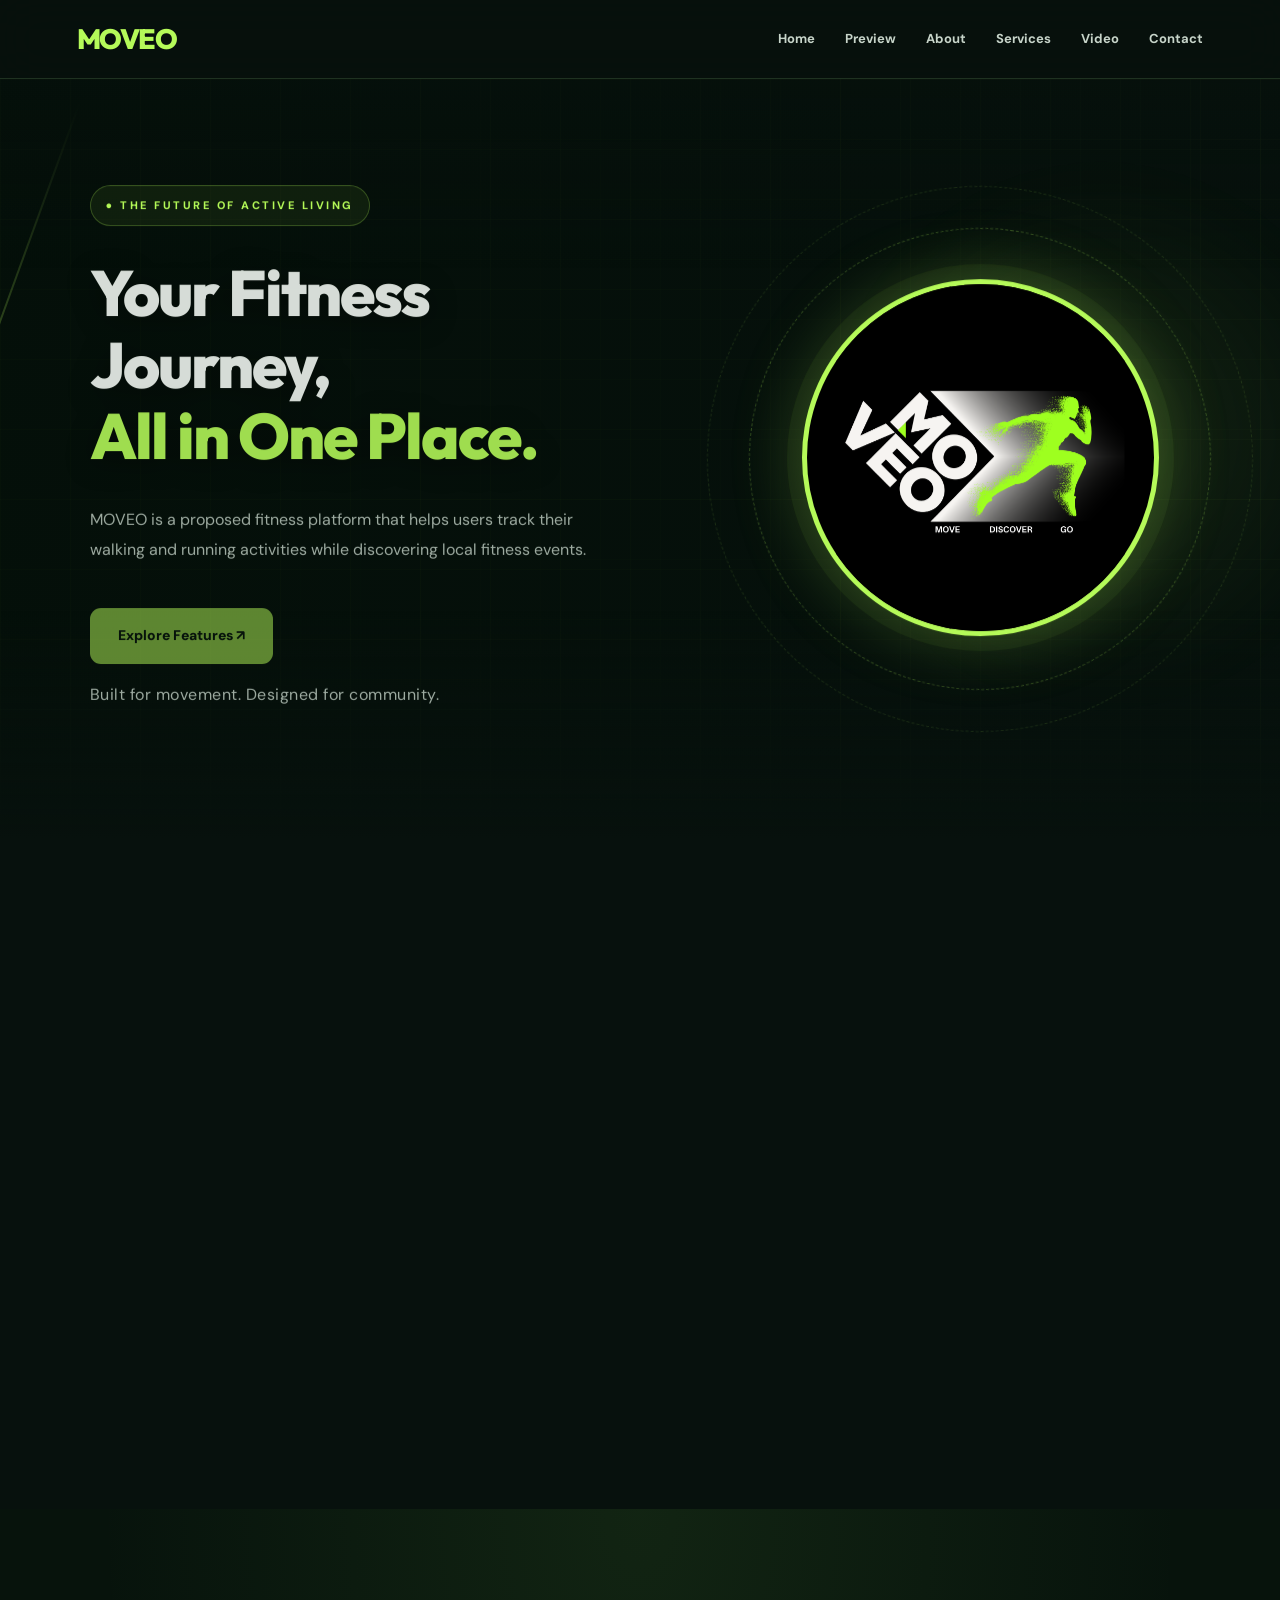
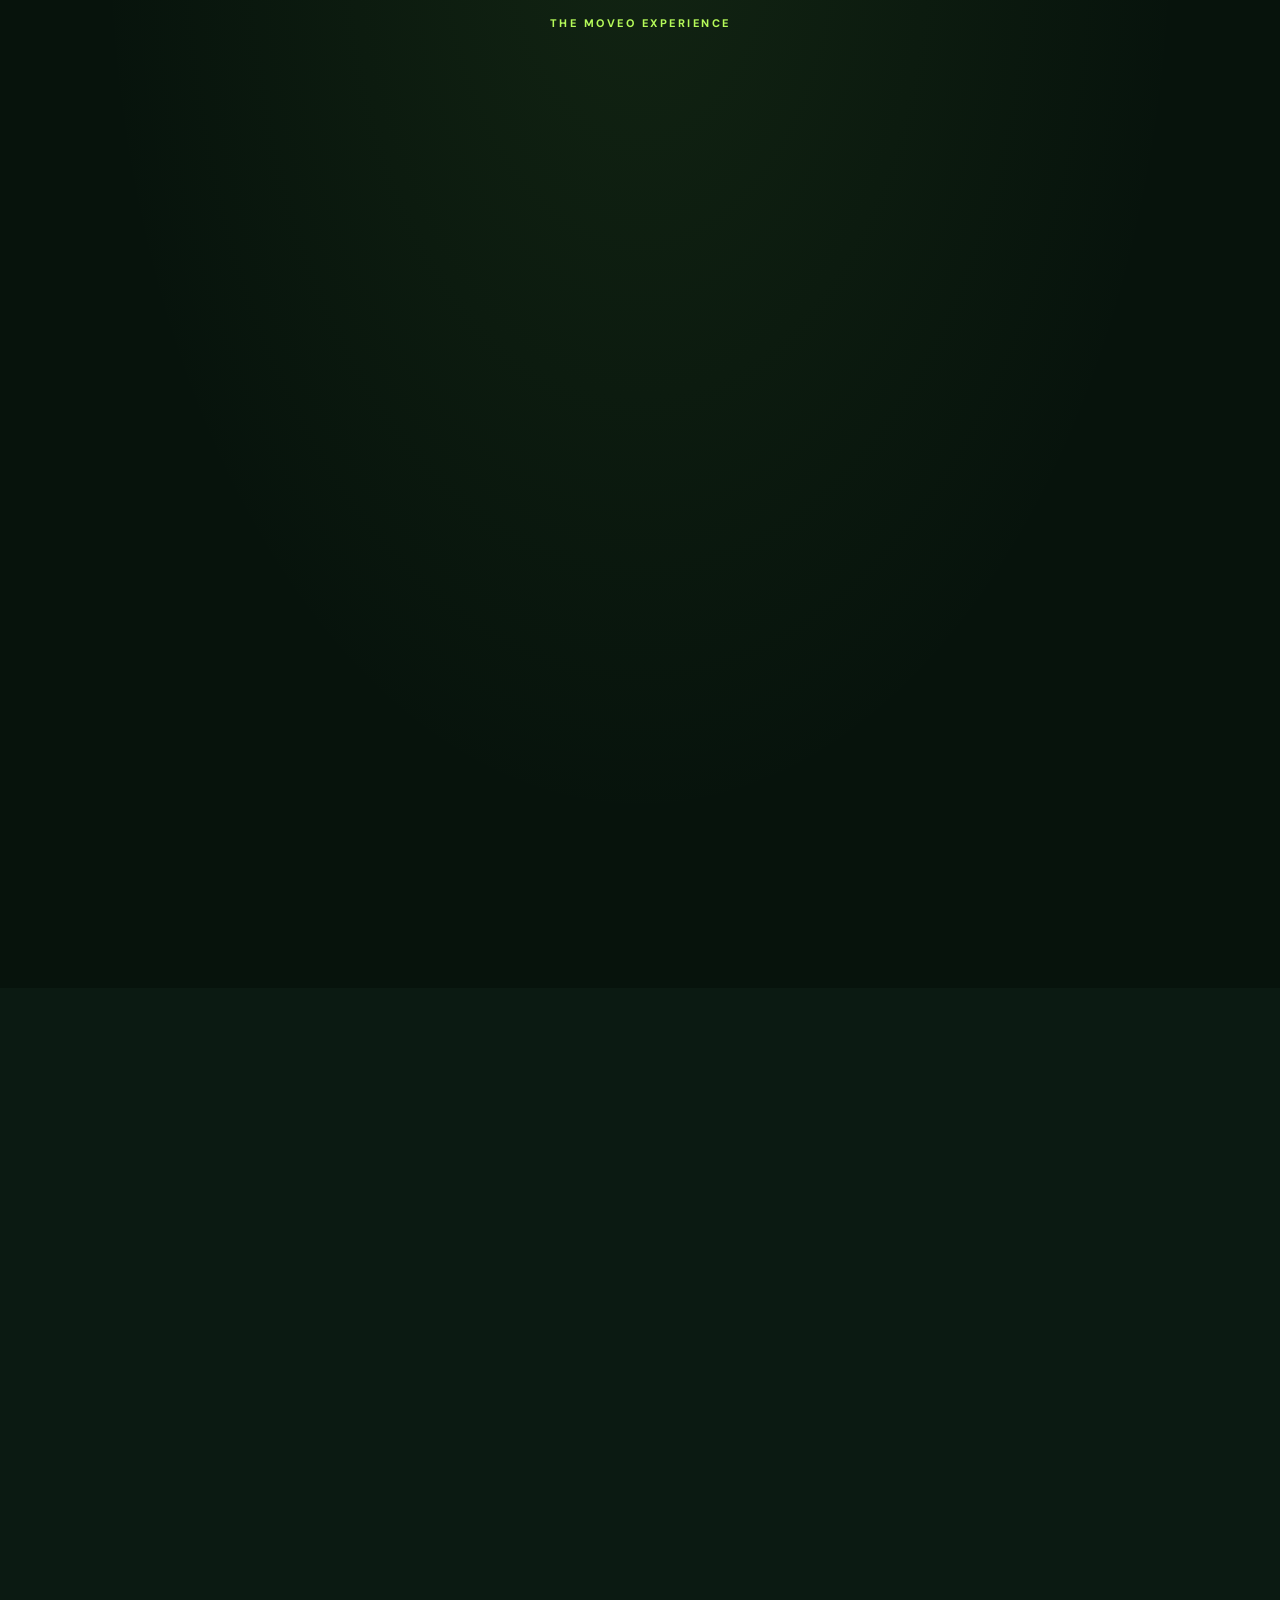
==== MOVEO JS/index.html @ 272d440a "Add Pages entry point" ====
<!DOCTYPE html>
<html lang="en">
<head>
  <meta charset="UTF-8">
  <meta name="viewport" content="width=device-width, initial-scale=1.0">
  <meta http-equiv="refresh" content="0; url=website.html">
  <title>MOVEO | Move. Discover. Go.</title>
</head>
<body>
  <p>Loading MOVEO… <a href="website.html">Open the website</a>.</p>
</body>
</html>
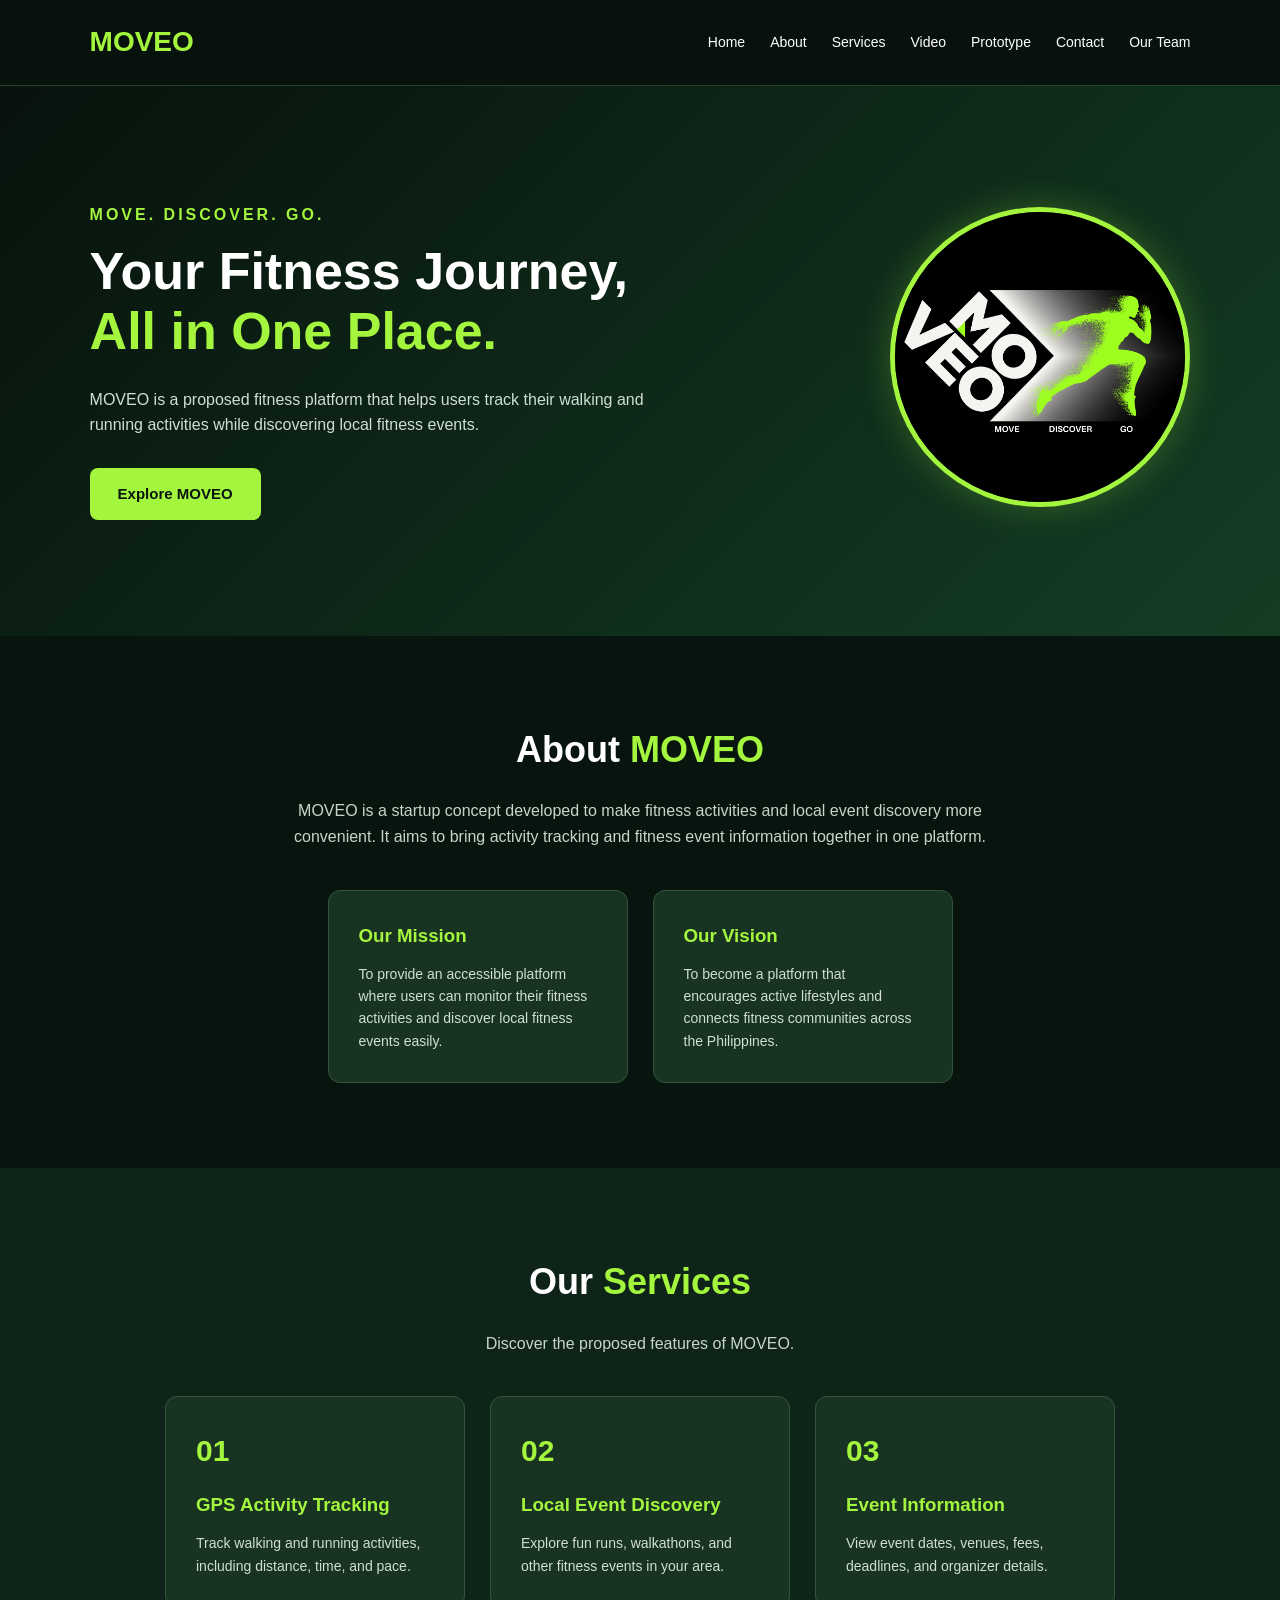
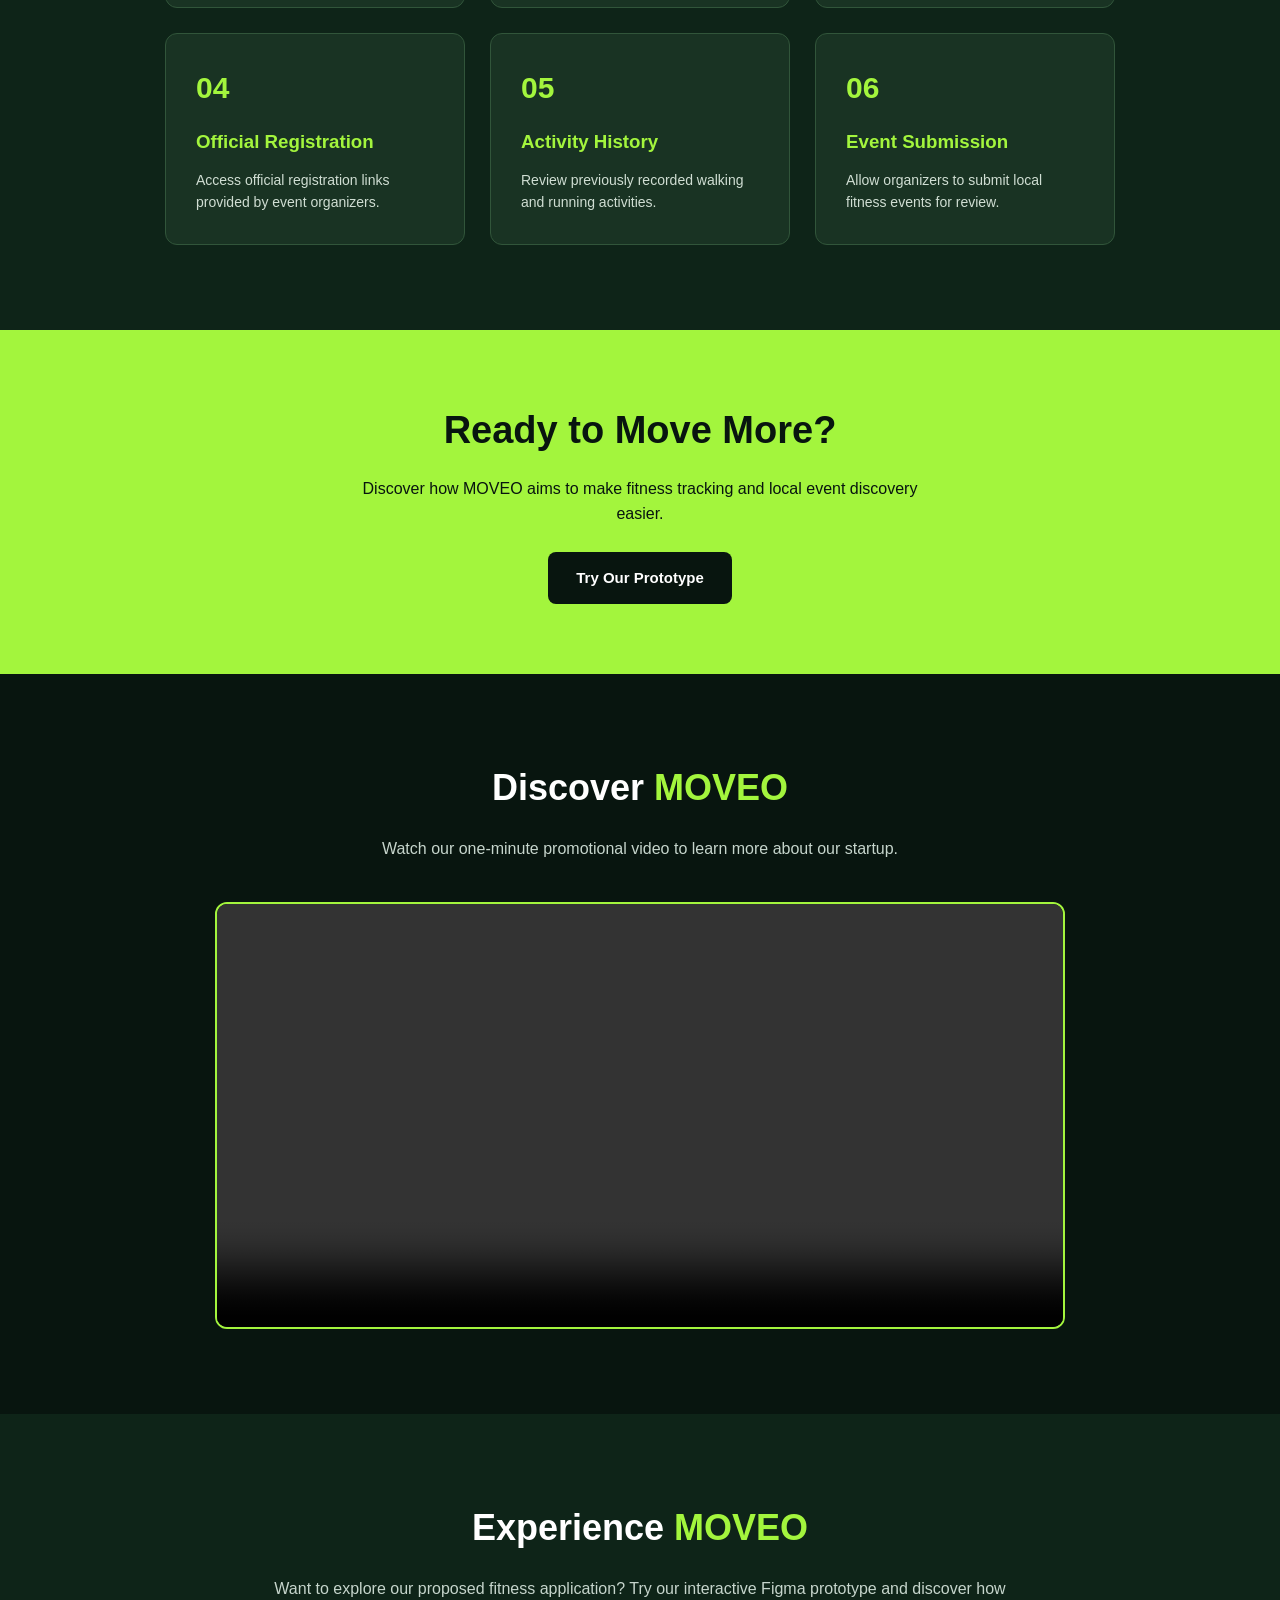
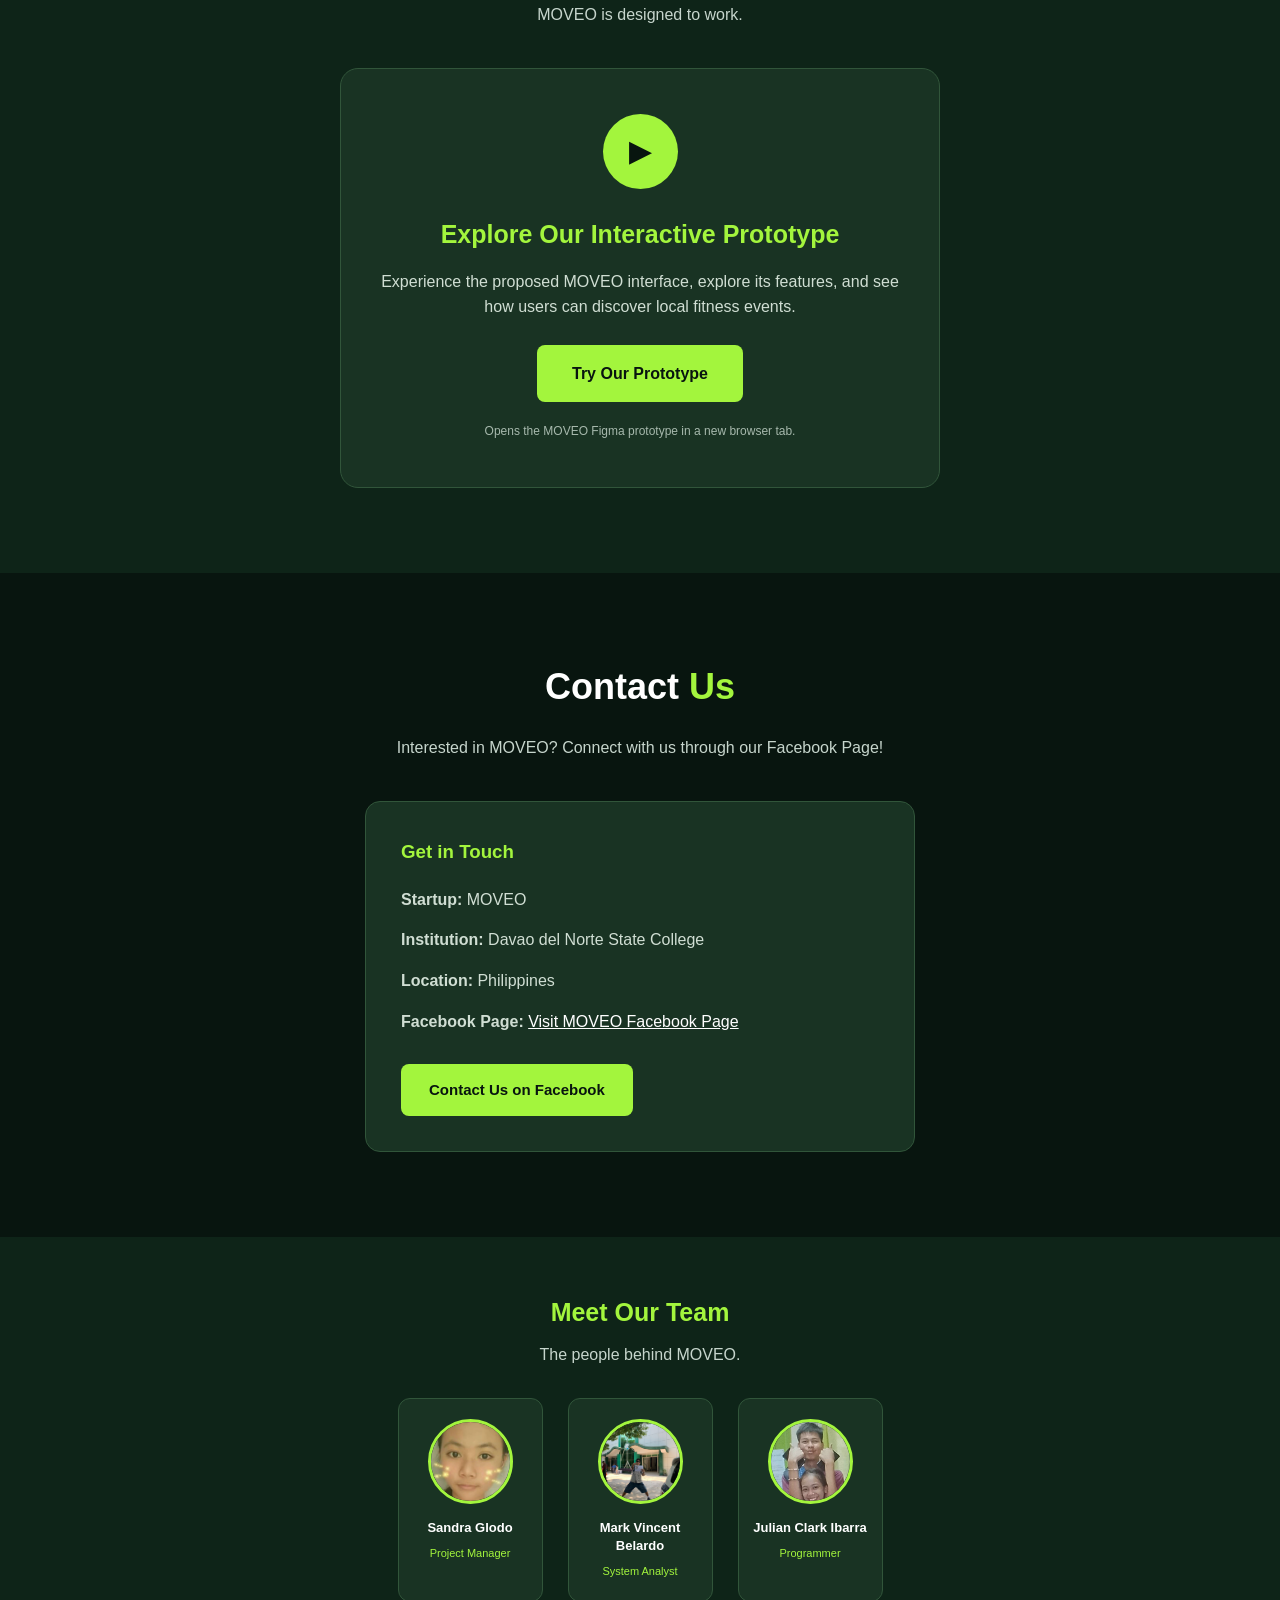
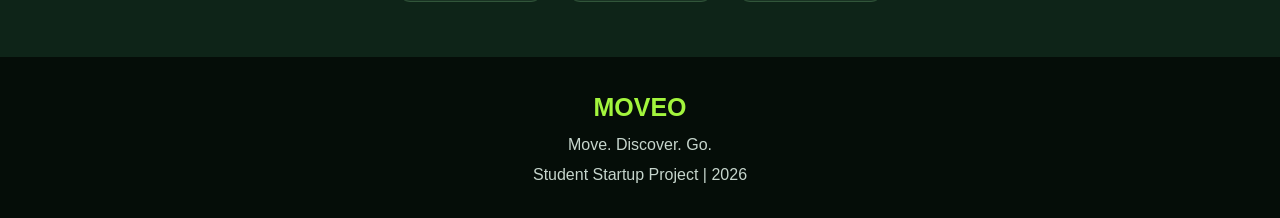
==== commit dd34310d: "Add files via upload" ====
--- a/MOVEO JS/index.html
+++ b/MOVEO JS/index.html
@@ -1,12 +1,388 @@
-<!DOCTYPE html>
-<html lang="en">
-<head>
-  <meta charset="UTF-8">
-  <meta name="viewport" content="width=device-width, initial-scale=1.0">
-  <meta http-equiv="refresh" content="0; url=website.html">
-  <title>MOVEO | Move. Discover. Go.</title>
-</head>
-<body>
-  <p>Loading MOVEO… <a href="website.html">Open the website</a>.</p>
-</body>
-</html>
+
+<!DOCTYPE html>
+<html lang="en">
+<head>
+    <meta charset="UTF-8">
+    <meta name="viewport" content="width=device-width, initial-scale=1.0">
+    <title>MOVEO | Move. Discover. Go.</title>
+    <link rel="stylesheet" href="style.css">
+</head>
+
+<body>
+
+    <!-- NAVIGATION -->
+    <header>
+        <nav class="navbar">
+
+            <a href="#home" class="logo">MOVEO</a>
+
+            <div class="nav-links">
+                <a href="#home">Home</a>
+                <a href="#about">About</a>
+                <a href="#services">Services</a>
+                <a href="#video">Video</a>
+                <a href="#prototype">Prototype</a>
+                <a href="#contact">Contact</a>
+                <a href="#team">Our Team</a>
+            </div>
+
+        </nav>
+    </header>
+
+
+    <!-- HOME -->
+    <section id="home" class="hero">
+
+        <div class="hero-content">
+
+            <p class="tagline">MOVE. DISCOVER. GO.</p>
+
+            <h1>
+                Your Fitness Journey,
+                <span>All in One Place.</span>
+            </h1>
+
+            <p>
+                MOVEO is a proposed fitness platform
+                that helps users track their walking
+                and running activities while discovering
+                local fitness events.
+            </p>
+
+            <a href="#services" class="btn">
+                Explore MOVEO
+            </a>
+
+        </div>
+
+        <div class="hero-image">
+            <img src="image/M1.png" alt="MOVEO Logo">
+        </div>
+
+    </section>
+
+
+    <!-- ABOUT US -->
+    <section id="about" class="section">
+
+        <h2>About <span>MOVEO</span></h2>
+
+        <p class="section-description">
+            MOVEO is a startup concept developed to
+            make fitness activities and local event
+            discovery more convenient.
+
+            It aims to bring activity tracking and
+            fitness event information together in
+            one platform.
+        </p>
+
+        <div class="cards">
+
+            <div class="card">
+                <h3>Our Mission</h3>
+                <p>
+                    To provide an accessible platform
+                    where users can monitor their
+                    fitness activities and discover
+                    local fitness events easily.
+                </p>
+            </div>
+
+            <div class="card">
+                <h3>Our Vision</h3>
+                <p>
+                    To become a platform that encourages
+                    active lifestyles and connects
+                    fitness communities across the
+                    Philippines.
+                </p>
+            </div>
+
+        </div>
+
+    </section>
+
+
+    <!-- SERVICES -->
+    <section id="services" class="section dark-section">
+
+        <h2>Our <span>Services</span></h2>
+
+        <p class="section-description">
+            Discover the proposed features of MOVEO.
+        </p>
+
+        <div class="cards">
+
+            <div class="card">
+                <div class="service-icon">01</div>
+                <h3>GPS Activity Tracking</h3>
+                <p>
+                    Track walking and running activities,
+                    including distance, time, and pace.
+                </p>
+            </div>
+
+            <div class="card">
+                <div class="service-icon">02</div>
+                <h3>Local Event Discovery</h3>
+                <p>
+                    Explore fun runs, walkathons, and
+                    other fitness events in your area.
+                </p>
+            </div>
+
+            <div class="card">
+                <div class="service-icon">03</div>
+                <h3>Event Information</h3>
+                <p>
+                    View event dates, venues, fees,
+                    deadlines, and organizer details.
+                </p>
+            </div>
+
+            <div class="card">
+                <div class="service-icon">04</div>
+                <h3>Official Registration</h3>
+                <p>
+                    Access official registration links
+                    provided by event organizers.
+                </p>
+            </div>
+
+            <div class="card">
+                <div class="service-icon">05</div>
+                <h3>Activity History</h3>
+                <p>
+                    Review previously recorded walking
+                    and running activities.
+                </p>
+            </div>
+
+            <div class="card">
+                <div class="service-icon">06</div>
+                <h3>Event Submission</h3>
+                <p>
+                    Allow organizers to submit local
+                    fitness events for review.
+                </p>
+            </div>
+
+        </div>
+
+    </section>
+
+
+    <!-- CALL TO ACTION -->
+    <section class="cta">
+
+        <h2>Ready to Move More?</h2>
+
+        <p>
+            Discover how MOVEO aims to make
+            fitness tracking and local event
+            discovery easier.
+        </p>
+
+        <a href="#prototype" class="btn btn-dark">
+            Try Our Prototype
+        </a>
+
+    </section>
+
+
+    <!-- PROMOTIONAL VIDEO -->
+    <section id="video" class="section">
+
+        <h2>Discover <span>MOVEO</span></h2>
+
+        <p class="section-description">
+            Watch our one-minute promotional video
+            to learn more about our startup.
+        </p>
+
+        <div class="video-container">
+
+            <video controls preload="metadata">
+                <source src="image/finalvvideo.mp4"
+                        type="video/mp4">
+
+                Your browser does not support
+                the video element.
+            </video>
+
+        </div>
+
+    </section>
+
+
+    <!-- LINK PADUNG FIGMA -->
+    <section id="prototype" class="section dark-section">
+
+        <h2>Experience <span>MOVEO</span></h2>
+
+        <p class="section-description">
+            Want to explore our proposed fitness
+            application?
+
+            Try our interactive Figma prototype
+            and discover how MOVEO is designed
+            to work.
+        </p>
+
+        <div class="prototype-card">
+
+            <div class="prototype-icon">
+                &#9654;
+            </div>
+
+            <h3>Explore Our Interactive Prototype</h3>
+
+            <p>
+                Experience the proposed MOVEO
+                interface, explore its features,
+                and see how users can discover
+                local fitness events.
+            </p>
+
+            <a
+                href="https://www.figma.com/proto/ztzOuJSxOs7KRqn758mW4k/Untitled?node-id=12-3&amp;p=f&amp;t=1fFJNnuRx9FE3XQE-0&amp;scaling=min-zoom&amp;content-scaling=fixed&amp;page-id=0%3A1&amp;starting-point-node-id=12%3A3"
+                target="_blank"
+                rel="noopener noreferrer"
+                class="btn prototype-btn">
+
+                Try Our Prototype
+
+            </a>
+
+            <p class="prototype-note">
+                Opens the MOVEO Figma prototype
+                in a new browser tab.
+            </p>
+
+        </div>
+
+    </section>
+
+
+
+<!-- CONTACT INFORMATION -->
+<section id="contact" class="section">
+
+    <h2>Contact <span>Us</span></h2>
+
+    <p class="section-description">
+        Interested in MOVEO?
+        Connect with us through our Facebook Page!
+    </p>
+
+    <div class="contact-box">
+
+        <h3>Get in Touch</h3>
+
+        <p>
+            <strong>Startup:</strong> MOVEO
+        </p>
+
+        <p>
+            <strong>Institution:</strong>
+            Davao del Norte State College
+        </p>
+
+        <p>
+            <strong>Location:</strong>
+            Philippines
+        </p>
+
+        <p>
+    <strong>Facebook Page:</strong>
+
+    <a href="https://www.facebook.com/profile.php?id=61596394106468"
+       target="_blank"
+       rel="noopener noreferrer"
+       class="facebook-link"
+       style="color: white !important; text-decoration: underline !important;">
+        Visit MOVEO Facebook Page
+    </a>
+</p>
+
+
+
+
+        <a href="https://www.facebook.com/profile.php?id=61596394106468"
+           target="_blank"
+           rel="noopener noreferrer"
+           class="btn">
+            Contact Us on Facebook
+        </a>
+
+    </div>
+
+</section>
+
+
+    <!-- MEET OUR TEAM -->
+    <section id="team" class="team-section">
+
+        <h2>Meet Our Team</h2>
+
+        <p class="team-description">
+            The people behind MOVEO.
+        </p>
+
+        <div class="team-container">
+
+            <!-- PROJECT MANAGER -->
+            <div class="team-member">
+
+                <img src="image/pic3.jpg"
+                     alt="Sandra Glodo">
+
+                <h4>Sandra Glodo</h4>
+                <p>Project Manager</p>
+
+            </div>
+
+
+            <!-- SYSTEM ANALYST -->
+            <div class="team-member">
+
+                <img src="image/pic2.jpg"
+                     alt="Mark Vincent Belardo">
+
+                <h4>Mark Vincent Belardo</h4>
+                <p>System Analyst</p>
+
+            </div>
+
+
+            <!-- PROGRAMMER -->
+            <div class="team-member">
+
+                <img src="image/pic1.jpg"
+                     alt="Julian Clark Ibarra">
+
+                <h4>Julian Clark Ibarra</h4>
+                <p>Programmer</p>
+
+            </div>
+
+        </div>
+
+    </section>
+
+
+    <!-- FOOTER -->
+    <footer>
+
+        <h3>MOVEO</h3>
+
+        <p>Move. Discover. Go.</p>
+
+        <p>Student Startup Project | 2026</p>
+
+    </footer>
+
+</body>
+</html>
--- a/MOVEO JS/style.css
+++ b/MOVEO JS/style.css
@@ -0,0 +1,490 @@
+
+/* GENERAL STYLES */
+* {
+    margin: 0;
+    padding: 0;
+    box-sizing: border-box;
+}
+
+html {
+    scroll-behavior: smooth;
+}
+
+body {
+    font-family: Arial, sans-serif;
+    background-color: #08150f;
+    color: white;
+    line-height: 1.6;
+}
+
+a {
+    text-decoration: none;
+}
+
+span {
+    color: #a3f53d;
+}
+
+
+/* NAVIGATION */
+.navbar {
+    background-color: #07120c;
+    padding: 20px 7%;
+    display: flex;
+    justify-content: space-between;
+    align-items: center;
+    gap: 20px;
+    flex-wrap: wrap;
+    border-bottom: 1px solid #24412c;
+}
+
+.logo {
+    color: #a3f53d;
+    font-size: 28px;
+    font-weight: bold;
+}
+
+.nav-links {
+    display: flex;
+    gap: 25px;
+    flex-wrap: wrap;
+}
+
+.nav-links a {
+    color: white;
+    font-size: 14px;
+}
+
+.nav-links a:hover {
+    color: #a3f53d;
+}
+
+
+/* HOME SECTION */
+.hero {
+    min-height: 550px;
+    padding: 90px 7%;
+    display: flex;
+    align-items: center;
+    justify-content: space-between;
+    gap: 50px;
+    background: linear-gradient(
+        135deg,
+        #07120c,
+        #143d24
+    );
+}
+
+.hero-content {
+    max-width: 600px;
+}
+
+.tagline {
+    color: #a3f53d;
+    font-weight: bold;
+    letter-spacing: 3px;
+    margin-bottom: 15px;
+}
+
+.hero h1 {
+    font-size: 52px;
+    line-height: 1.15;
+    margin-bottom: 25px;
+}
+
+.hero-content > p:not(.tagline) {
+    color: #d0ded3;
+    margin-bottom: 30px;
+}
+
+
+/* CIRCULAR MOVEO LOGO */
+.hero-image img {
+    width: 300px;
+    height: 300px;
+    max-width: 100%;
+    border-radius: 50%;
+    object-fit: cover;
+    border: 5px solid #a3f53d;
+    box-shadow: 0 0 35px rgba(163, 245, 61, 0.25);
+}
+
+
+/* BUTTONS */
+.btn {
+    display: inline-block;
+    padding: 14px 28px;
+    background-color: #a3f53d;
+    color: #08150f;
+    border: none;
+    border-radius: 8px;
+    font-weight: bold;
+    cursor: pointer;
+    font-size: 15px;
+    text-align: center;
+    transition: 0.3s;
+}
+
+.btn:hover {
+    background-color: #83d52b;
+    transform: translateY(-3px);
+}
+
+.btn-dark {
+    background-color: #08150f;
+    color: white;
+}
+
+.btn-dark:hover {
+    background-color: #193323;
+}
+
+
+/* COMMON SECTIONS */
+.section {
+    padding: 85px 7%;
+    text-align: center;
+}
+
+.section h2 {
+    font-size: 36px;
+    margin-bottom: 20px;
+}
+
+.section-description {
+    max-width: 750px;
+    margin: 0 auto 40px;
+    color: #c6d5cc;
+}
+
+.dark-section {
+    background-color: #0e2418;
+}
+
+
+/* CARDS */
+.cards {
+    display: flex;
+    justify-content: center;
+    flex-wrap: wrap;
+    gap: 25px;
+}
+
+.card {
+    background-color: #193323;
+    border: 1px solid #31553a;
+    border-radius: 12px;
+    padding: 30px;
+    width: 300px;
+    max-width: 100%;
+    text-align: left;
+    transition: 0.3s;
+}
+
+.card:hover {
+    border-color: #a3f53d;
+    transform: translateY(-5px);
+}
+
+.card h3 {
+    color: #a3f53d;
+    margin-bottom: 12px;
+}
+
+.card p {
+    color: #d0ded3;
+    font-size: 14px;
+}
+
+.service-icon {
+    color: #a3f53d;
+    font-size: 30px;
+    font-weight: bold;
+    margin-bottom: 15px;
+}
+
+
+/* CALL TO ACTION */
+.cta {
+    background-color: #a3f53d;
+    color: #08150f;
+    text-align: center;
+    padding: 70px 7%;
+}
+
+.cta h2 {
+    font-size: 38px;
+    margin-bottom: 15px;
+}
+
+.cta p {
+    max-width: 600px;
+    margin: 0 auto 25px;
+}
+
+
+/* PROMOTIONAL VIDEO */
+.video-container {
+    max-width: 850px;
+    margin: auto;
+    border: 2px solid #a3f53d;
+    border-radius: 12px;
+    overflow: hidden;
+    background-color: black;
+}
+
+.video-container video {
+    width: 100%;
+    display: block;
+}
+
+
+/* FIGMA PROTOTYPE SECTION */
+.prototype-card {
+    max-width: 600px;
+    margin: 0 auto;
+    padding: 45px 35px;
+    background-color: #193323;
+    border: 1px solid #31553a;
+    border-radius: 18px;
+    text-align: center;
+}
+
+.prototype-icon {
+    width: 75px;
+    height: 75px;
+    background-color: #a3f53d;
+    color: #08150f;
+    border-radius: 50%;
+    margin: 0 auto 25px;
+    display: flex;
+    justify-content: center;
+    align-items: center;
+    font-size: 30px;
+}
+
+.prototype-card h3 {
+    color: #a3f53d;
+    font-size: 25px;
+    margin-bottom: 15px;
+}
+
+.prototype-card > p {
+    color: #d0ded3;
+    margin-bottom: 25px;
+}
+
+.prototype-btn {
+    padding: 16px 35px;
+    font-size: 16px;
+}
+
+.prototype-card .prototype-note {
+    font-size: 12px;
+    color: #a7b9ad;
+    margin-top: 20px;
+    margin-bottom: 0;
+}
+
+
+/* CONTACT INFORMATION */
+.contact-box {
+    max-width: 550px;
+    margin: 0 auto;
+    padding: 35px;
+    background-color: #193323;
+    border: 1px solid #31553a;
+    border-radius: 15px;
+    text-align: left;
+}
+
+.contact-box h3 {
+    color: #a3f53d;
+    margin-bottom: 20px;
+}
+
+.contact-box p {
+    color: #d0ded3;
+    margin-bottom: 15px;
+}
+
+.contact-box .btn {
+    margin-top: 15px;
+}
+
+
+/* MEET OUR TEAM */
+.team-section {
+    background-color: #0e2418;
+    text-align: center;
+    padding: 55px 20px;
+}
+
+.team-section h2 {
+    color: #a3f53d;
+    font-size: 25px;
+    margin-bottom: 10px;
+}
+
+.team-description {
+    color: #c6d5cc;
+    margin-bottom: 30px;
+}
+
+.team-container {
+    display: flex;
+    justify-content: center;
+    align-items: stretch;
+    flex-wrap: wrap;
+    gap: 25px;
+    margin: 0 auto;
+}
+
+
+/* TEAM CARDS */
+.team-member {
+    width: 145px;
+    flex: 0 0 145px;
+    padding: 20px 12px;
+    background-color: #193323;
+    border: 1px solid #31553a;
+    border-radius: 12px;
+    text-align: center;
+    transition: 0.3s;
+}
+
+.team-member:hover {
+    border-color: #a3f53d;
+    transform: translateY(-5px);
+}
+
+
+/* CIRCULAR TEAM PHOTOS */
+.team-member img {
+    width: 85px;
+    height: 85px;
+    max-width: 85px;
+    border-radius: 50%;
+    object-fit: cover;
+    border: 3px solid #a3f53d;
+    display: block;
+    margin: 0 auto 15px;
+}
+
+.team-member h4 {
+    color: white;
+    font-size: 13px;
+    line-height: 1.4;
+    margin-bottom: 8px;
+}
+
+.team-member p {
+    color: #a3f53d;
+    font-size: 11px;
+    margin: 0;
+}
+
+
+/* FOOTER */
+footer {
+    background-color: #050d08;
+    text-align: center;
+    padding: 30px;
+}
+
+footer h3 {
+    color: #a3f53d;
+    font-size: 25px;
+}
+
+footer p {
+    color: #c6d5cc;
+    margin-top: 5px;
+}
+
+
+/* RESPONSIVE DESIGN */
+@media (max-width: 768px) {
+
+    .navbar {
+        justify-content: center;
+    }
+
+    .nav-links {
+        justify-content: center;
+        gap: 15px;
+    }
+
+    .hero {
+        flex-direction: column;
+        text-align: center;
+        padding: 70px 7%;
+    }
+
+    .hero h1 {
+        font-size: 36px;
+    }
+
+    .hero-image img {
+        width: 220px;
+        height: 220px;
+    }
+
+    .section h2 {
+        font-size: 28px;
+    }
+
+    .cta h2 {
+        font-size: 30px;
+    }
+
+    .card {
+        width: 100%;
+    }
+
+    .prototype-card {
+        padding: 30px 20px;
+    }
+
+    .prototype-card h3 {
+        font-size: 21px;
+    }
+}
+
+@media (max-width: 480px) {
+
+    .team-container {
+        gap: 15px;
+    }
+
+    .team-member {
+        width: 135px;
+        flex-basis: 135px;
+    }
+
+    .hero h1 {
+        font-size: 30px;
+    }
+
+    .prototype-btn {
+        width: 100%;
+    }
+
+
+
+
+/* Facebook Link - White */
+.contact-box a.facebook-link,
+.contact-box a.facebook-link:visited {
+    color: #ffffff;
+    text-decoration: underline;
+    font-weight: bold;
+}
+
+/* Hover Effect - Lime Green */
+.contact-box a.facebook-link:hover {
+    color: #a3f53d;
+}
+
+
+}
